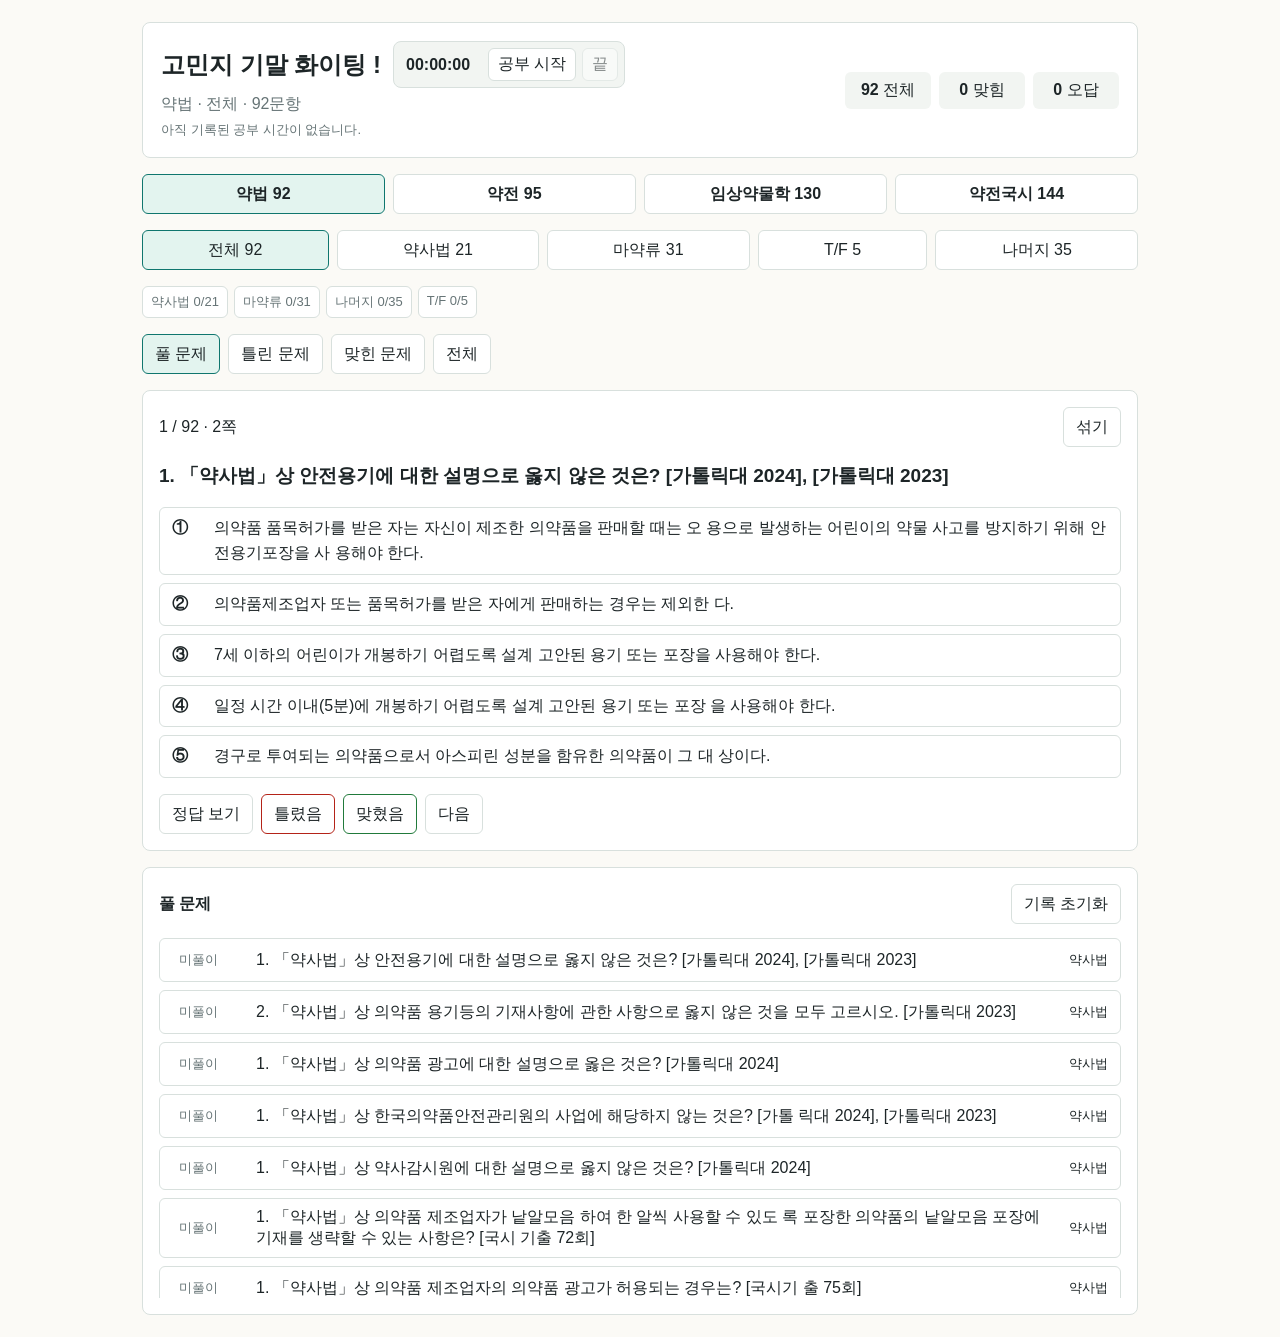
==== github-pages-ready/index.html @ 7e6cbd89 "Add files via upload" ====
<!doctype html>
<html lang="ko">
  <head>
    <meta charset="utf-8" />
    <meta name="viewport" content="width=device-width, initial-scale=1, viewport-fit=cover" />
    <meta name="theme-color" content="#0f766e" />
    <meta name="mobile-web-app-capable" content="yes" />
    <meta name="apple-mobile-web-app-capable" content="yes" />
    <meta name="apple-mobile-web-app-title" content="고민지 기말" />
    <meta name="apple-mobile-web-app-status-bar-style" content="default" />
    <meta name="format-detection" content="telephone=no" />
    <title>고민지 기말 화이팅 !</title>
    <link rel="manifest" href="./manifest.json" />
    <link rel="apple-touch-icon" href="./icons/apple-touch-icon.png" />
    <link rel="stylesheet" href="./styles.css" />
  </head>
  <body>
    <main class="app">
      <section class="topbar">
        <div class="title-area">
          <div class="title-row">
            <h1>고민지 기말 화이팅 !</h1>
            <div class="study-timer" aria-label="공부 타이머">
              <strong id="timerDisplay">00:00:00</strong>
              <button id="timerStartBtn" type="button">공부 시작</button>
              <button id="timerEndBtn" type="button">끝</button>
            </div>
          </div>
          <p id="sourceMeta">문제를 불러오는 중</p>
          <p id="timerLog" class="timer-log">아직 기록된 공부 시간이 없습니다.</p>
        </div>
        <div class="stats" aria-label="풀이 현황">
          <span><b id="totalCount">0</b> 전체</span>
          <span><b id="correctCount">0</b> 맞힘</span>
          <span><b id="wrongCount">0</b> 오답</span>
        </div>
      </section>

      <nav id="subjectTabs" class="subject-tabs" aria-label="과목 선택"></nav>
      <nav id="categoryTabs" class="category-tabs" aria-label="카테고리 선택"></nav>
      <section id="chapterProgress" class="chapter-progress" aria-label="챕터별 진행률"></section>

      <nav class="tabs" aria-label="문제 묶음">
        <button data-mode="due" class="active">풀 문제</button>
        <button data-mode="wrong">틀린 문제</button>
        <button data-mode="correct">맞힌 문제</button>
        <button data-mode="all">전체</button>
      </nav>

      <section class="quiz">
        <div class="quiz-head">
          <span id="progressLabel">-</span>
          <button id="shuffleBtn" type="button">섞기</button>
        </div>

        <article class="question">
          <div id="questionText" class="stem"></div>
          <div id="choices" class="choices"></div>
          <div id="answerBox" class="answer hidden"></div>
        </article>

        <div class="actions">
          <button id="showAnswerBtn" type="button">정답 보기</button>
          <button id="markWrongBtn" type="button">틀렸음</button>
          <button id="markCorrectBtn" type="button">맞혔음</button>
          <button id="nextBtn" type="button">다음</button>
        </div>
      </section>

      <section class="list-panel">
        <div class="list-head">
          <strong id="listTitle">문제 목록</strong>
          <button id="resetBtn" type="button">기록 초기화</button>
        </div>
        <div id="questionList" class="question-list"></div>
      </section>
    </main>

    <script src="./questions-data.js"></script>
    <script src="./app.js"></script>
  </body>
</html>
---- github-pages-ready/styles.css ----
:root {
  color-scheme: light;
  --ink: #1d2527;
  --muted: #667476;
  --line: #d8e0dd;
  --paper: #fbfaf6;
  --panel: #ffffff;
  --accent: #0f766e;
  --accent-weak: #e3f4ef;
  --wrong: #b42318;
  --wrong-weak: #fde8e5;
  --correct: #217a3b;
  --correct-weak: #e4f5e9;
  font-family: "Segoe UI", "Noto Sans KR", Arial, sans-serif;
}

* {
  box-sizing: border-box;
}

body {
  margin: 0;
  background: var(--paper);
  color: var(--ink);
  min-height: 100vh;
  padding: env(safe-area-inset-top) env(safe-area-inset-right) env(safe-area-inset-bottom) env(safe-area-inset-left);
  -webkit-text-size-adjust: 100%;
}

button {
  border: 1px solid var(--line);
  border-radius: 6px;
  background: var(--panel);
  color: var(--ink);
  cursor: pointer;
  font: inherit;
  min-height: 40px;
  padding: 8px 12px;
}

button:hover,
button.active {
  border-color: var(--accent);
  background: var(--accent-weak);
}

button:disabled {
  cursor: not-allowed;
  opacity: 0.5;
}

.app {
  display: grid;
  gap: 16px;
  margin: 0 auto;
  max-width: 1040px;
  padding: 22px;
}

.topbar,
.quiz,
.list-panel {
  background: var(--panel);
  border: 1px solid var(--line);
  border-radius: 8px;
}

.topbar {
  align-items: center;
  display: flex;
  justify-content: space-between;
  gap: 16px;
  padding: 18px;
}

h1 {
  font-size: 24px;
  letter-spacing: 0;
  margin: 0;
}

p {
  color: var(--muted);
  margin: 0;
}

.title-area {
  display: grid;
  gap: 6px;
}

.title-row {
  align-items: center;
  display: flex;
  flex-wrap: wrap;
  gap: 12px;
}

.study-timer {
  align-items: center;
  background: #f2f5f2;
  border: 1px solid var(--line);
  border-radius: 8px;
  display: flex;
  flex-wrap: wrap;
  gap: 6px;
  padding: 6px;
}

.study-timer strong {
  font-variant-numeric: tabular-nums;
  min-width: 82px;
  padding: 0 6px;
}

.study-timer button {
  min-height: 32px;
  padding: 5px 9px;
}

.timer-log {
  font-size: 13px;
}

.stats {
  display: flex;
  flex-wrap: wrap;
  gap: 8px;
  justify-content: flex-end;
}

.stats span {
  background: #f2f5f2;
  border-radius: 6px;
  min-width: 86px;
  padding: 8px 10px;
  text-align: center;
}

.subject-tabs,
.category-tabs,
.tabs,
.actions,
.quiz-head,
.list-head {
  display: flex;
  flex-wrap: wrap;
  gap: 8px;
}

.subject-tabs button {
  flex: 1;
  font-weight: 700;
}

.category-tabs button {
  flex: 1 1 auto;
  min-width: 92px;
}

.chapter-progress {
  display: flex;
  flex-wrap: wrap;
  gap: 6px;
}

.chapter-progress span {
  background: var(--panel);
  border: 1px solid var(--line);
  border-radius: 6px;
  color: var(--muted);
  font-size: 13px;
  padding: 6px 8px;
}

.quiz,
.list-panel {
  padding: 16px;
}

.quiz-head,
.list-head {
  align-items: center;
  justify-content: space-between;
  margin-bottom: 14px;
}

.stem {
  font-size: 19px;
  font-weight: 650;
  line-height: 1.6;
  white-space: pre-wrap;
}

.prompt-title {
  font-size: 21px;
  font-weight: 750;
  line-height: 1.45;
  white-space: normal;
}

.stem-box {
  background: #eef6f7;
  border: 1px solid #9fb9c9;
  display: grid;
  font-size: 18px;
  font-weight: 500;
  gap: 10px;
  line-height: 1.55;
  margin-top: 12px;
  padding: 14px 16px;
  white-space: normal;
}

.stem-item {
  display: grid;
  gap: 8px;
  grid-template-columns: 24px 1fr;
}

.stem-item span {
  font-weight: 650;
}

.stem-item p {
  color: var(--ink);
  margin: 0;
}

.choices {
  display: grid;
  gap: 8px;
  margin-top: 16px;
}

.choice {
  align-items: flex-start;
  display: grid;
  gap: 8px;
  grid-template-columns: 34px 1fr;
  line-height: 1.55;
  text-align: left;
  width: 100%;
}

.choice.selected {
  border-color: var(--accent);
  background: var(--accent-weak);
}

.choice.correct {
  border-color: var(--correct);
  background: var(--correct-weak);
}

.choice.wrong {
  border-color: var(--wrong);
  background: var(--wrong-weak);
}

.answer {
  border-top: 1px solid var(--line);
  line-height: 1.65;
  margin-top: 16px;
  padding-top: 14px;
  white-space: pre-wrap;
}

.hidden {
  display: none;
}

.actions {
  margin-top: 16px;
}

#markCorrectBtn {
  border-color: var(--correct);
}

#markWrongBtn {
  border-color: var(--wrong);
}

.question-list {
  display: grid;
  gap: 8px;
  max-height: 360px;
  overflow: auto;
}

.list-item {
  align-items: center;
  display: grid;
  gap: 10px;
  grid-template-columns: 74px 1fr auto;
  text-align: left;
  width: 100%;
}

.badge {
  border-radius: 6px;
  color: var(--muted);
  font-size: 13px;
  padding: 4px 7px;
}

.badge.correct {
  background: var(--correct-weak);
  color: var(--correct);
}

.badge.wrong {
  background: var(--wrong-weak);
  color: var(--wrong);
}

@media (max-width: 720px) {
  .app {
    gap: 12px;
    padding: 12px;
  }

  .topbar {
    align-items: stretch;
    flex-direction: column;
  }

  .stats {
    justify-content: stretch;
  }

  .stats span {
    flex: 1;
  }

  .list-item {
    grid-template-columns: 1fr;
  }

  .actions button,
  .tabs button {
    flex: 1 1 calc(50% - 8px);
  }

  .stem {
    font-size: 17px;
  }

  .prompt-title {
    font-size: 18px;
  }

  .stem-box {
    font-size: 16px;
    padding: 12px;
  }
}

@media (display-mode: standalone) {
  .app {
    padding-top: max(16px, env(safe-area-inset-top));
  }
}
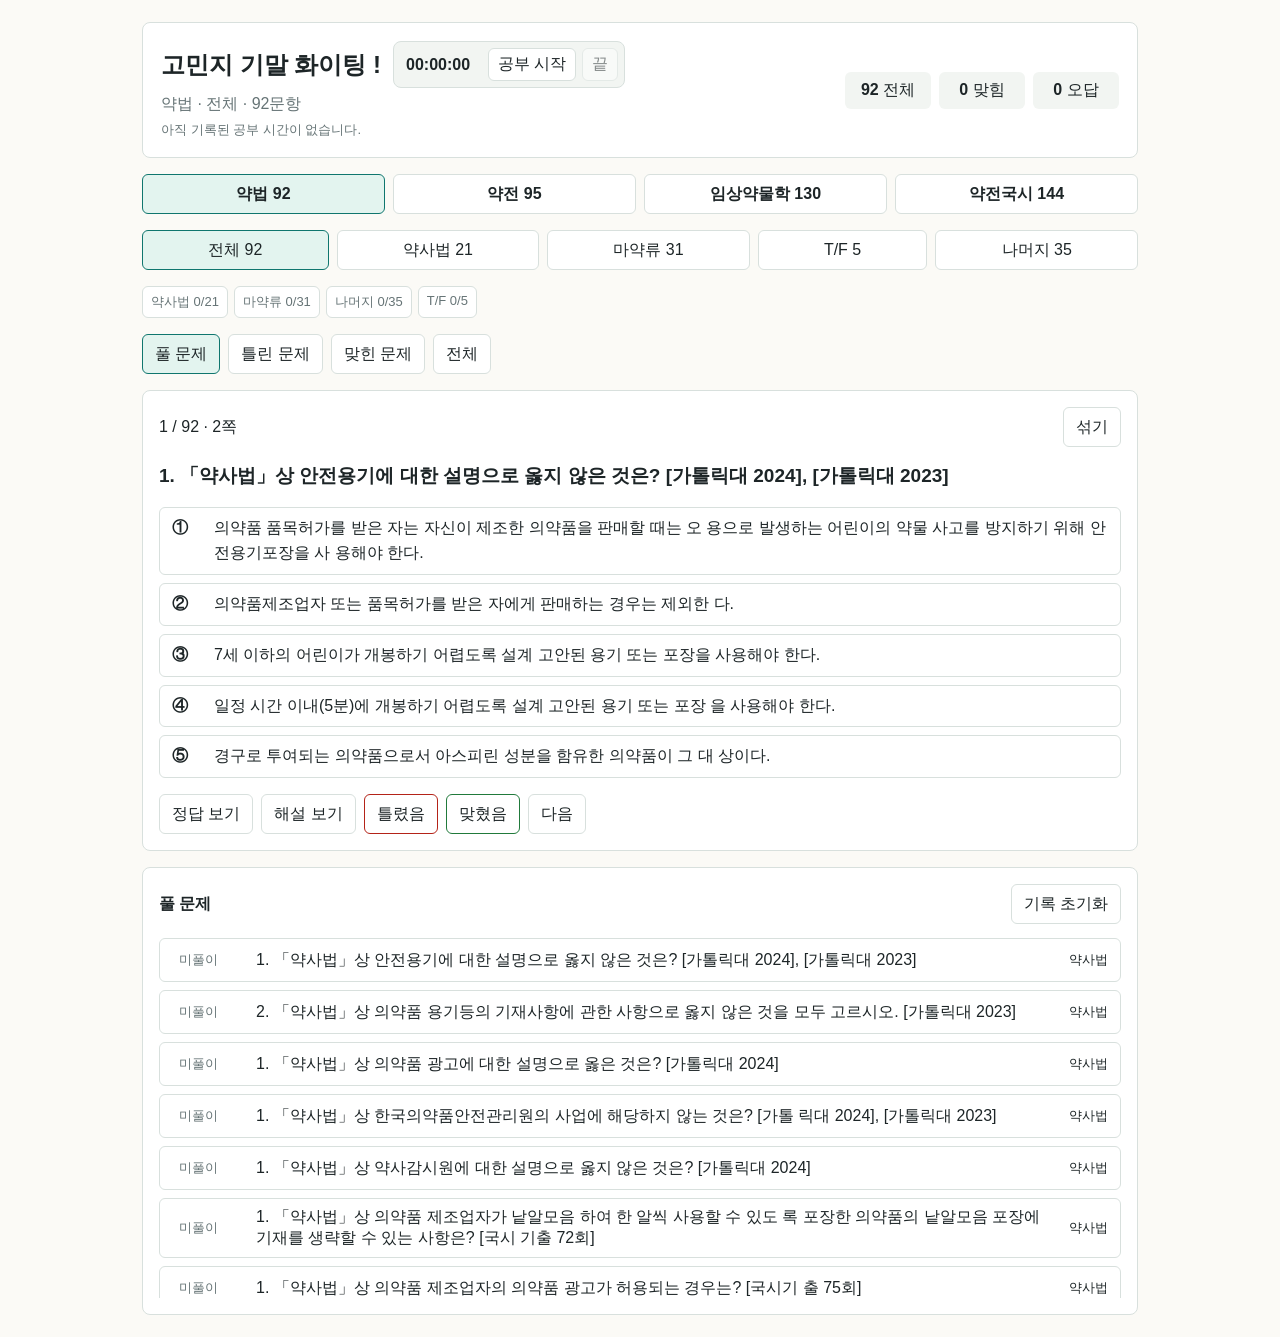
==== commit 467df69a: "Add files via upload" ====
--- a/github-pages-ready/index.html
+++ b/github-pages-ready/index.html
@@ -61,10 +61,12 @@
 
         <div class="actions">
           <button id="showAnswerBtn" type="button">정답 보기</button>
+          <button id="explanationBtn" type="button">해설 보기</button>
           <button id="markWrongBtn" type="button">틀렸음</button>
           <button id="markCorrectBtn" type="button">맞혔음</button>
           <button id="nextBtn" type="button">다음</button>
         </div>
+        <div id="explanationBox" class="explanation-box hidden"></div>
       </section>
 
       <section class="list-panel">
--- a/github-pages-ready/styles.css
+++ b/github-pages-ready/styles.css
@@ -260,9 +260,22 @@
 
 .answer {
   border-top: 1px solid var(--line);
+  color: var(--accent);
+  font-weight: 750;
   line-height: 1.65;
   margin-top: 16px;
   padding-top: 14px;
+  white-space: pre-wrap;
+}
+
+.explanation-box {
+  background: #f7faf8;
+  border: 1px solid var(--line);
+  border-radius: 8px;
+  color: var(--ink);
+  line-height: 1.65;
+  margin-top: 12px;
+  padding: 14px;
   white-space: pre-wrap;
 }
 
